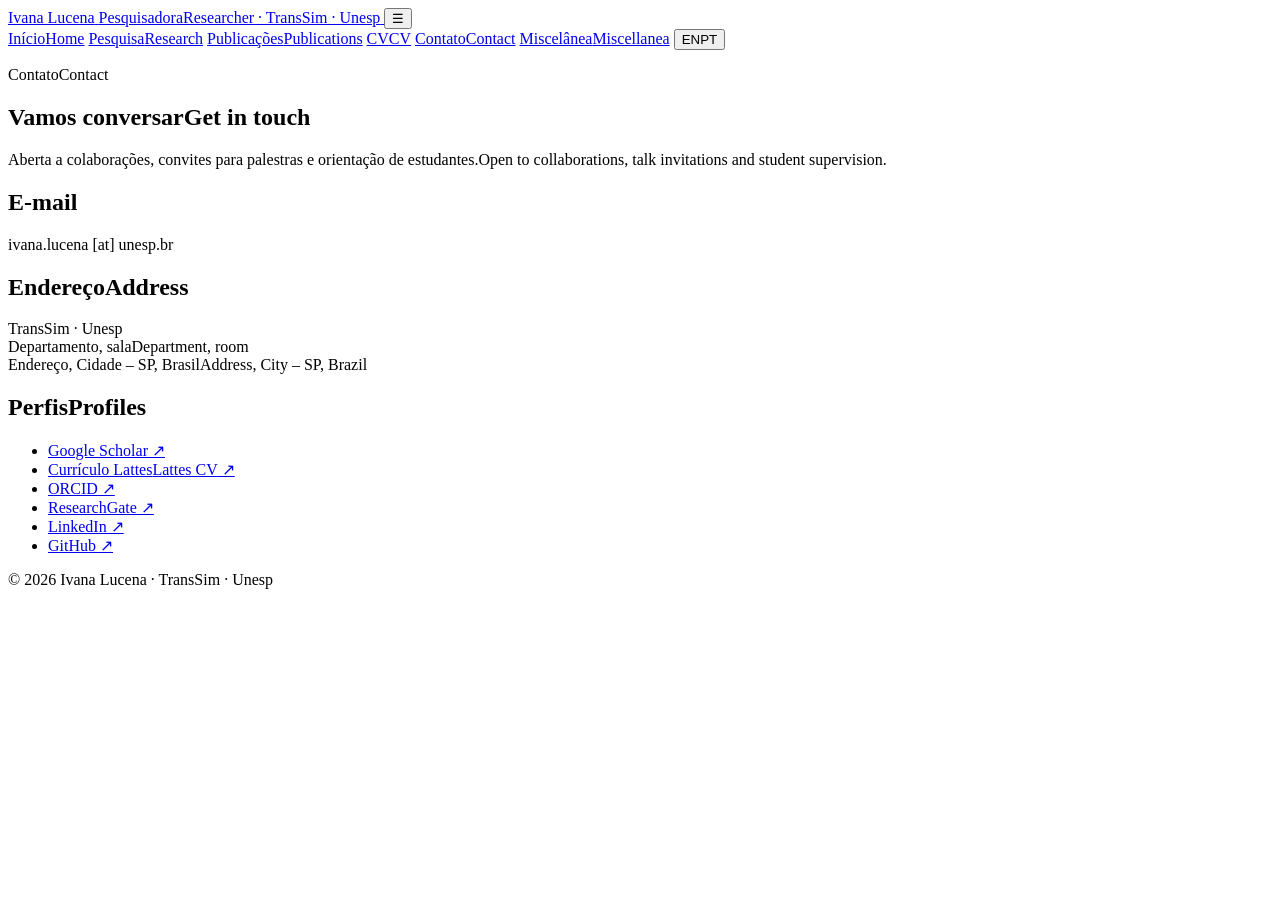
==== contato.html @ 4d0b565d "Add files via upload" ====
<!doctype html>
<html lang="pt-BR" data-lang="pt">
<head>
<meta charset="utf-8">
<meta name="viewport" content="width=device-width, initial-scale=1">
<title>Contato · Ivana Lucena</title>
<meta name="description" content="Ivana Lucena — pesquisadora, TransSim · Unesp. Produção acadêmica, publicações e CV.">
<link rel="preconnect" href="https://fonts.googleapis.com">
<link rel="preconnect" href="https://fonts.gstatic.com" crossorigin>
<link href="https://fonts.googleapis.com/css2?family=Fraunces:opsz,wght@9..144,400;9..144,600&family=Inter:wght@400;500;600&display=swap" rel="stylesheet">
<link rel="stylesheet" href="assets/style.css">
<script>try{var l=localStorage.getItem("lang");if(l)document.documentElement.setAttribute("data-lang",l)}catch(e){}</script>
</head>
<body>
<header class="site-header">
  <div class="wrap header-inner">
    <a class="brand" href="index.html">
      <span class="brand-name">Ivana Lucena</span>
      <span class="brand-sub"><span lang="pt">Pesquisadora</span><span lang="en">Researcher</span> · TransSim · Unesp</span>
    </a>
    <button class="menu-btn" aria-label="Menu" aria-expanded="false">☰</button>
    <nav class="nav">
      <a href="index.html"><span lang="pt">Início</span><span lang="en">Home</span></a>
<a href="pesquisa.html"><span lang="pt">Pesquisa</span><span lang="en">Research</span></a>
<a href="publicacoes.html"><span lang="pt">Publicações</span><span lang="en">Publications</span></a>
<a href="cv.html"><span lang="pt">CV</span><span lang="en">CV</span></a>
<a href="contato.html" class="active" aria-current="page"><span lang="pt">Contato</span><span lang="en">Contact</span></a>
<a href="miscelanea.html"><span lang="pt">Miscelânea</span><span lang="en">Miscellanea</span></a>
      <button class="lang-btn" type="button" aria-label="Mudar idioma / Switch language"><span lang="pt">EN</span><span lang="en">PT</span></button>
    </nav>
  </div>
</header>
<main class="wrap">

<section class="page-head">
  <p class="eyebrow"><span lang="pt">Contato</span><span lang="en">Contact</span></p>
  <h1><span lang="pt">Vamos conversar</span><span lang="en">Get in touch</span></h1>
  <p class="lead"><span lang="pt">Aberta a colaborações, convites para palestras e orientação de estudantes.</span><span lang="en">Open to collaborations, talk invitations and student supervision.</span></p>
</section>
<section class="grid-2">
  <div class="card">
    <h2>E-mail</h2>
    <p><span class="email" data-u="ivana.lucena" data-d="unesp.br">ivana.lucena [at] unesp.br</span></p>
    <h2><span lang="pt">Endereço</span><span lang="en">Address</span></h2>
    <p>TransSim · Unesp<br><span lang="pt">Departamento, sala</span><span lang="en">Department, room</span><br><span lang="pt">Endereço, Cidade – SP, Brasil</span><span lang="en">Address, City – SP, Brazil</span></p>
  </div>
  <div class="card">
    <h2><span lang="pt">Perfis</span><span lang="en">Profiles</span></h2>
    <ul class="link-list">
      <li><a href="#" target="_blank" rel="noopener">Google Scholar ↗</a></li>
      <li><a href="#" target="_blank" rel="noopener"><span lang="pt">Currículo Lattes</span><span lang="en">Lattes CV</span> ↗</a></li>
      <li><a href="#" target="_blank" rel="noopener">ORCID ↗</a></li>
      <li><a href="#" target="_blank" rel="noopener">ResearchGate ↗</a></li>
      <li><a href="#" target="_blank" rel="noopener">LinkedIn ↗</a></li>
      <li><a href="#" target="_blank" rel="noopener">GitHub ↗</a></li>
    </ul>
  </div>
</section>

</main>
<footer class="site-footer">
  <div class="wrap">© 2026 Ivana Lucena · TransSim · Unesp</div>
</footer>
<script src="assets/main.js"></script>
</body>
</html>
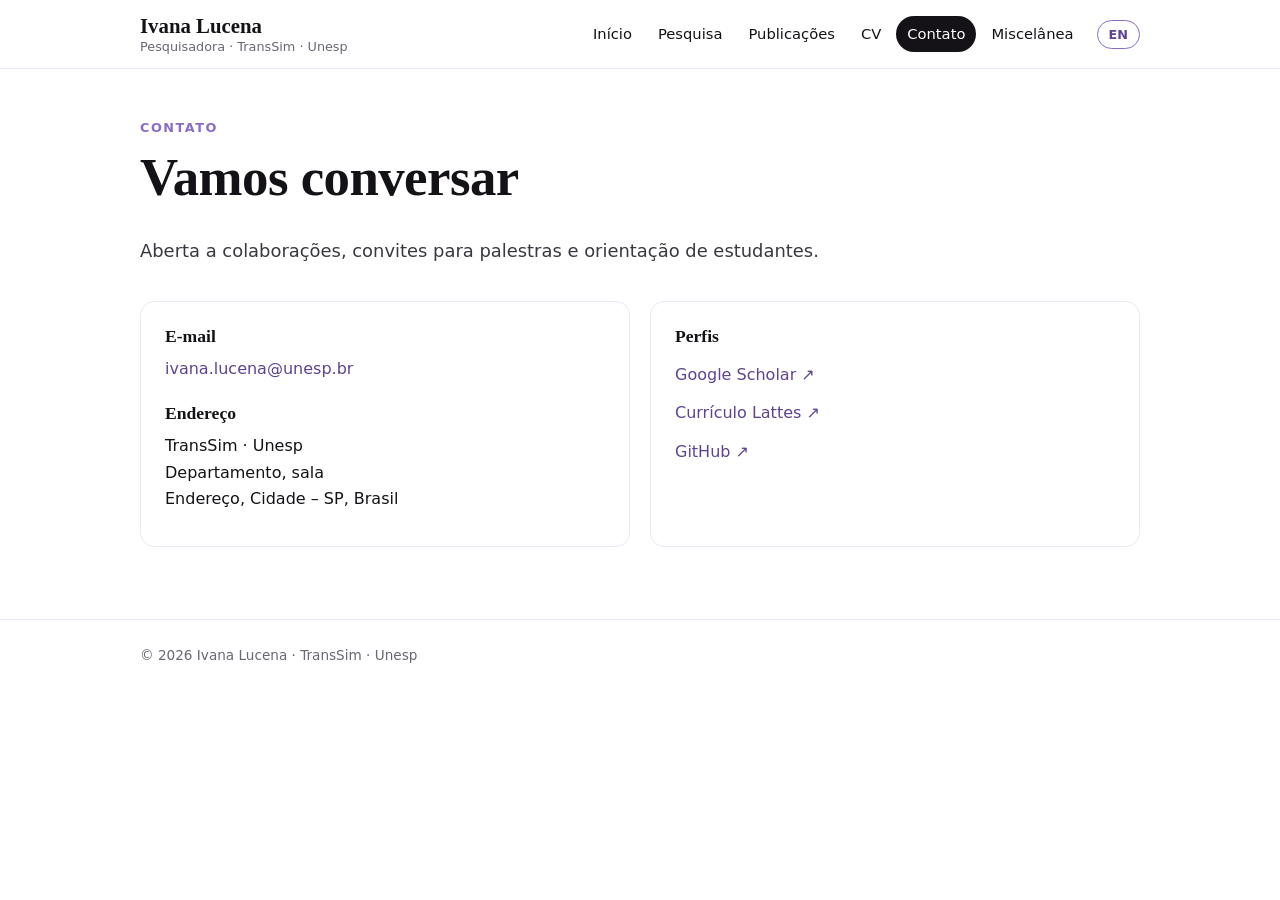
==== commit b8a0e9f8: "Add files via upload" ====
--- a/contato.html
+++ b/contato.html
@@ -47,12 +47,9 @@
   <div class="card">
     <h2><span lang="pt">Perfis</span><span lang="en">Profiles</span></h2>
     <ul class="link-list">
-      <li><a href="#" target="_blank" rel="noopener">Google Scholar ↗</a></li>
-      <li><a href="#" target="_blank" rel="noopener"><span lang="pt">Currículo Lattes</span><span lang="en">Lattes CV</span> ↗</a></li>
-      <li><a href="#" target="_blank" rel="noopener">ORCID ↗</a></li>
-      <li><a href="#" target="_blank" rel="noopener">ResearchGate ↗</a></li>
-      <li><a href="#" target="_blank" rel="noopener">LinkedIn ↗</a></li>
-      <li><a href="#" target="_blank" rel="noopener">GitHub ↗</a></li>
+      <li><a href="https://scholar.google.com/citations?user=nSL4cs4AAAAJ&hl=pt-BR" target="_blank" rel="noopener">Google Scholar ↗</a></li>
+      <li><a href="http://lattes.cnpq.br/9666677159468628" target="_blank" rel="noopener"><span lang="pt">Currículo Lattes</span><span lang="en">Lattes CV</span> ↗</a></li>
+      <li><a href="https://github.com/iraclucena" target="_blank" rel="noopener">GitHub ↗</a></li>
     </ul>
   </div>
 </section>
--- a/assets/style.css
+++ b/assets/style.css
@@ -0,0 +1,136 @@
+/* ===== Cores — troque aqui para mudar o site inteiro ===== */
+:root{
+  --bg:#ffffff;
+  --ink:#141216;        /* preto */
+  --muted:#6b6672;
+  --line:#ebe6f2;
+  --accent:#8b6cc4;     /* roxo delicado */
+  --accent-dark:#5e4391;
+  --accent-soft:#f5f0fc;
+  --radius:14px;
+  --serif:"Fraunces",Georgia,serif;
+  --sans:"Inter",system-ui,-apple-system,"Segoe UI",sans-serif;
+}
+*{box-sizing:border-box}
+html{scroll-behavior:smooth}
+body{margin:0;background:var(--bg);color:var(--ink);font:16px/1.65 var(--sans);-webkit-font-smoothing:antialiased}
+a{color:var(--accent-dark);text-decoration:none}
+a:hover{text-decoration:underline}
+.wrap{max-width:1040px;margin:0 auto;padding:0 20px}
+main.wrap{padding-top:48px;padding-bottom:72px}
+
+/* idiomas */
+html[data-lang="pt"] [lang="en"], html[data-lang="en"] [lang="pt"]{display:none}
+
+/* header */
+.site-header{position:sticky;top:0;z-index:10;background:rgba(255,255,255,.92);backdrop-filter:blur(8px);border-bottom:1px solid var(--line)}
+.header-inner{display:flex;align-items:center;justify-content:space-between;gap:16px;min-height:68px}
+.brand{display:flex;flex-direction:column;color:var(--ink);line-height:1.2}
+.brand:hover{text-decoration:none}
+.brand-name{font-family:var(--serif);font-size:1.3rem;font-weight:600}
+.brand-sub{font-size:.8rem;color:var(--muted)}
+.nav{display:flex;align-items:center;gap:4px;flex-wrap:wrap}
+.nav a{color:var(--ink);padding:6px 11px;border-radius:999px;font-size:.92rem;font-weight:500}
+.nav a:hover{background:var(--accent-soft);text-decoration:none}
+.nav a.active{background:var(--ink);color:#fff}
+.lang-btn{margin-left:8px;border:1px solid var(--accent);background:#fff;color:var(--accent-dark);font:600 .8rem var(--sans);padding:6px 11px;border-radius:999px;cursor:pointer}
+.lang-btn:hover{background:var(--accent);color:#fff}
+.menu-btn{display:none;border:0;background:none;font-size:1.5rem;cursor:pointer;color:var(--ink)}
+
+/* tipografia */
+h1,h2,h3{font-family:var(--serif);font-weight:600;line-height:1.2;margin:0 0 .5em}
+h1{font-size:clamp(2.2rem,5vw,3.3rem);letter-spacing:-.01em}
+h2{font-size:1.3rem}
+h3{font-size:1.35rem}
+h4{font:600 .78rem var(--sans);text-transform:uppercase;letter-spacing:.08em;color:var(--muted);margin:1.2em 0 .4em}
+p{margin:0 0 .6em}
+.eyebrow{font-size:.8rem;font-weight:600;letter-spacing:.12em;text-transform:uppercase;color:var(--accent);margin-bottom:.6em}
+.lead{font-size:1.12rem;color:#3b3740;max-width:62ch}
+.muted{color:var(--muted)}
+.strong{font-weight:600}
+.meta{color:var(--muted);font-size:.95rem}
+.section-title{border-bottom:1px solid var(--line);padding-bottom:.4em;margin:48px 0 20px}
+
+/* hero */
+.hero{display:grid;grid-template-columns:1.6fr 1fr;gap:48px;align-items:center;margin-bottom:56px}
+.hero h1::after{content:"";display:block;width:56px;height:3px;background:var(--accent);border-radius:3px;margin-top:16px}
+.hero-photo{display:flex;justify-content:center}
+.hero-photo img,.photo-placeholder{width:min(280px,100%);aspect-ratio:1;border-radius:50%;object-fit:cover;box-shadow:0 0 0 8px var(--accent-soft),0 0 0 9px var(--line)}
+.photo-placeholder{display:grid;place-items:center;background:linear-gradient(135deg,var(--accent-soft),#e6dcf6);font:600 3.4rem var(--serif);color:var(--accent-dark)}
+
+/* botões */
+.actions{display:flex;flex-wrap:wrap;gap:10px;margin-top:20px}
+.btn{display:inline-block;padding:10px 18px;border:1px solid var(--ink);border-radius:999px;color:var(--ink);font-weight:500;font-size:.93rem;transition:.15s}
+.btn:hover{background:var(--ink);color:#fff;text-decoration:none}
+.btn.primary{background:var(--accent);border-color:var(--accent);color:#fff}
+.btn.primary:hover{background:var(--accent-dark);border-color:var(--accent-dark)}
+
+/* cards */
+.grid-2{display:grid;grid-template-columns:repeat(2,1fr);gap:20px}
+.card{border:1px solid var(--line);border-radius:var(--radius);padding:24px;background:#fff}
+.card h2{font-size:1.1rem}
+.card h2:not(:first-child){margin-top:1.2em}
+.tags{list-style:none;padding:0;margin:10px 0 0;display:flex;flex-wrap:wrap;gap:8px}
+.tags li{background:var(--accent-soft);color:var(--accent-dark);padding:4px 12px;border-radius:999px;font-size:.85rem;font-weight:500}
+
+/* novidades */
+.news{list-style:none;padding:0;margin:0}
+.news li{padding:10px 0;border-bottom:1px dashed var(--line);display:flex;gap:14px}
+.news li:last-child{border-bottom:0}
+.news time{flex:0 0 64px;color:var(--accent);font-weight:600;font-size:.88rem;padding-top:1px}
+
+/* páginas internas */
+.page-head{margin-bottom:36px}
+.pillar{display:grid;grid-template-columns:72px 1fr;gap:16px;padding:28px 0;border-top:1px solid var(--line)}
+.pillar-num{font:600 2.2rem var(--serif);color:var(--accent)}
+.bullets{margin:0;padding-left:1.2em}
+.bullets li::marker{color:var(--accent)}
+.bullets.small{font-size:.93rem}
+
+/* publicações */
+.metrics{display:flex;gap:16px;flex-wrap:wrap;margin:20px 0 4px}
+.metric{border:1px solid var(--line);border-radius:var(--radius);padding:14px 22px;min-width:120px}
+.metric .num{display:block;font:600 1.8rem var(--serif);color:var(--accent-dark)}
+.metric .lbl{font-size:.82rem;color:var(--muted)}
+.pub-tools{display:flex;flex-wrap:wrap;gap:12px;align-items:center;margin-bottom:8px}
+#pub-search{flex:1 1 220px;padding:10px 14px;border:1px solid var(--line);border-radius:999px;font:inherit}
+#pub-search:focus{outline:2px solid var(--accent);border-color:transparent}
+.filters{display:flex;flex-wrap:wrap;gap:6px}
+.chip{border:1px solid var(--line);background:#fff;border-radius:999px;padding:6px 13px;font:500 .85rem var(--sans);cursor:pointer;color:var(--ink)}
+.chip.on{background:var(--ink);color:#fff;border-color:var(--ink)}
+.year{font-size:1.6rem;color:var(--accent);margin:40px 0 8px}
+.pub{padding:16px 0 16px 18px;border-left:2px solid var(--line);margin-bottom:6px;transition:.15s}
+.pub:hover{border-left-color:var(--accent)}
+.pub-title{font-weight:600;font-size:1.03rem}
+.pub-authors{color:#3b3740;font-size:.93rem}
+.pub-venue{font-style:italic;color:var(--muted);font-size:.93rem}
+.pub-link{font-size:.85rem;font-weight:600}
+.badge{display:inline-block;vertical-align:middle;margin-left:6px;font:600 .7rem var(--sans);text-transform:uppercase;letter-spacing:.05em;background:var(--accent-soft);color:var(--accent-dark);padding:2px 8px;border-radius:999px}
+
+/* CV */
+.timeline{list-style:none;padding:0;margin:0}
+.tl-item{display:grid;grid-template-columns:150px 1fr;gap:20px;padding:12px 0;border-bottom:1px dashed var(--line)}
+.tl-item p{margin:0}
+.tl-when{color:var(--accent);font-weight:600;font-size:.9rem}
+.link-list{list-style:none;padding:0;margin:0}
+.link-list li{padding:6px 0}
+
+/* footer */
+.site-footer{border-top:1px solid var(--line);padding:24px 0;color:var(--muted);font-size:.85rem}
+
+/* celular */
+@media (max-width:820px){
+  .menu-btn{display:block}
+  .nav{display:none;position:absolute;top:68px;left:0;right:0;background:#fff;border-bottom:1px solid var(--line);flex-direction:column;align-items:stretch;padding:10px 16px 16px}
+  .nav.open{display:flex}
+  .nav a{padding:10px 12px}
+  .lang-btn{margin:8px 0 0;align-self:flex-start}
+  .hero{grid-template-columns:1fr;gap:28px}
+  .hero-photo{order:-1;justify-content:flex-start}
+  .hero-photo img,.photo-placeholder{width:140px;font-size:2rem}
+  .grid-2{grid-template-columns:1fr}
+  .tl-item{grid-template-columns:1fr;gap:2px}
+  .pillar{grid-template-columns:1fr;gap:0}
+  main.wrap{padding-top:32px}
+  .wrap{padding:0 16px}
+}
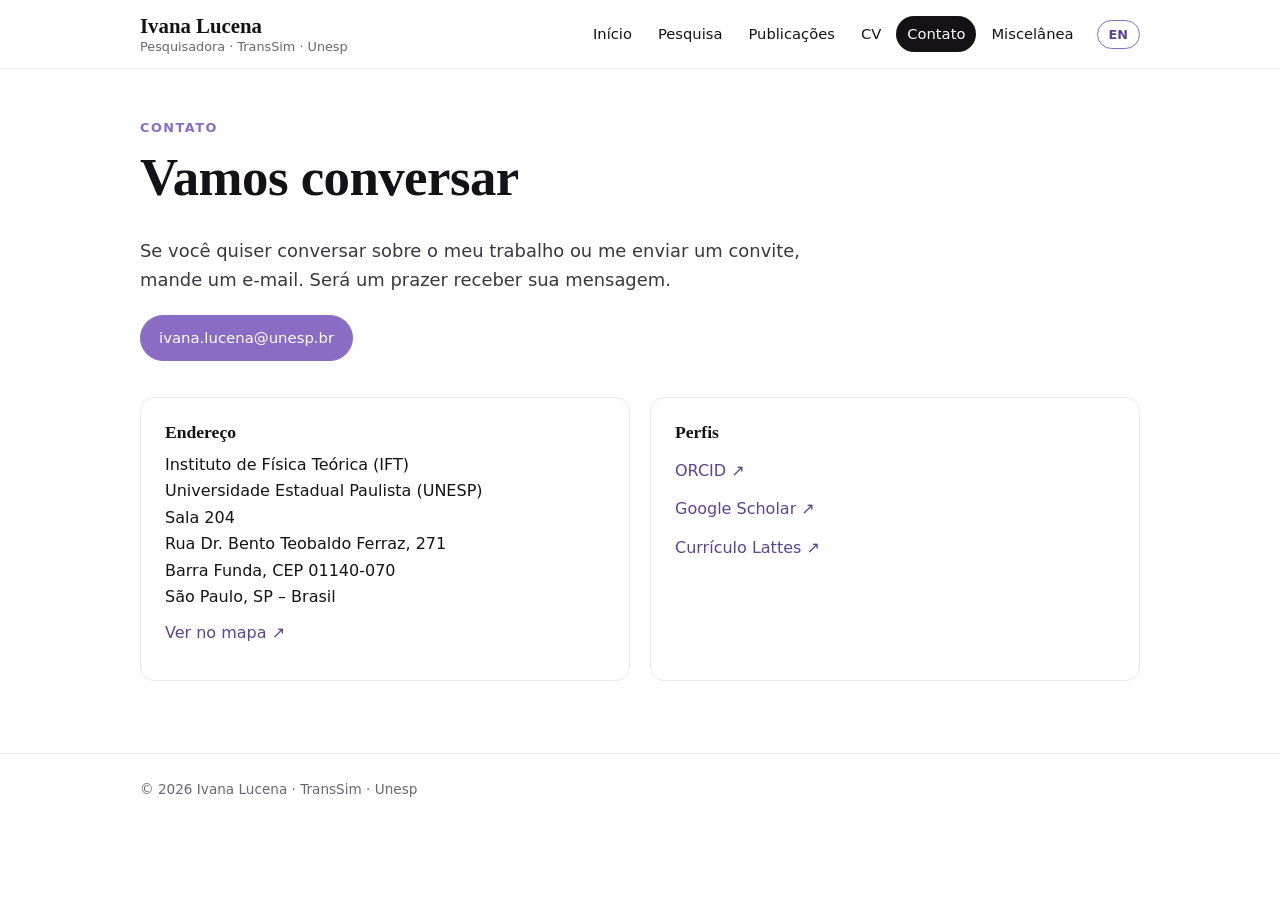
==== commit d2597a90: "Add files via upload" ====
--- a/contato.html
+++ b/contato.html
@@ -35,21 +35,26 @@
 <section class="page-head">
   <p class="eyebrow"><span lang="pt">Contato</span><span lang="en">Contact</span></p>
   <h1><span lang="pt">Vamos conversar</span><span lang="en">Get in touch</span></h1>
-  <p class="lead"><span lang="pt">Aberta a colaborações, convites para palestras e orientação de estudantes.</span><span lang="en">Open to collaborations, talk invitations and student supervision.</span></p>
+  <p class="lead"><span lang="pt">Se você quiser conversar sobre o meu trabalho ou me enviar um convite, mande um e-mail. Será um prazer receber sua mensagem.</span><span lang="en">If you would like to discuss my work or send me an invitation, please send me an email. I look forward to receiving your message.</span></p>
+  <div class="actions"><a class="btn primary" href="mailto:ivana.lucena@unesp.br">ivana.lucena@unesp.br</a></div>
 </section>
 <section class="grid-2">
   <div class="card">
-    <h2>E-mail</h2>
-    <p><span class="email" data-u="ivana.lucena" data-d="unesp.br">ivana.lucena [at] unesp.br</span></p>
     <h2><span lang="pt">Endereço</span><span lang="en">Address</span></h2>
-    <p>TransSim · Unesp<br><span lang="pt">Departamento, sala</span><span lang="en">Department, room</span><br><span lang="pt">Endereço, Cidade – SP, Brasil</span><span lang="en">Address, City – SP, Brazil</span></p>
+    <p>Instituto de Física Teórica (IFT)<br>
+    Universidade Estadual Paulista (UNESP)<br>
+    <span lang="pt">Sala</span><span lang="en">Office</span> 204<br>
+    Rua Dr. Bento Teobaldo Ferraz, 271<br>
+    Barra Funda, CEP 01140-070<br>
+    São Paulo, SP – <span lang="pt">Brasil</span><span lang="en">Brazil</span></p>
+    <p><a href="https://www.google.com/maps/search/?api=1&query=Instituto%20de%20F%C3%ADsica%20Te%C3%B3rica%20UNESP%2C%20Rua%20Dr.%20Bento%20Teobaldo%20Ferraz%20271%2C%20S%C3%A3o%20Paulo" target="_blank" rel="noopener"><span lang="pt">Ver no mapa</span><span lang="en">View on map</span> ↗</a></p>
   </div>
   <div class="card">
     <h2><span lang="pt">Perfis</span><span lang="en">Profiles</span></h2>
     <ul class="link-list">
+      <li><a href="https://orcid.org/0000-0002-3205-4228" target="_blank" rel="noopener">ORCID ↗</a></li>
       <li><a href="https://scholar.google.com/citations?user=nSL4cs4AAAAJ&hl=pt-BR" target="_blank" rel="noopener">Google Scholar ↗</a></li>
       <li><a href="http://lattes.cnpq.br/9666677159468628" target="_blank" rel="noopener"><span lang="pt">Currículo Lattes</span><span lang="en">Lattes CV</span> ↗</a></li>
-      <li><a href="https://github.com/iraclucena" target="_blank" rel="noopener">GitHub ↗</a></li>
     </ul>
   </div>
 </section>
--- a/assets/style.css
+++ b/assets/style.css
@@ -55,7 +55,7 @@
 .hero{display:grid;grid-template-columns:1.6fr 1fr;gap:48px;align-items:center;margin-bottom:56px}
 .hero h1::after{content:"";display:block;width:56px;height:3px;background:var(--accent);border-radius:3px;margin-top:16px}
 .hero-photo{display:flex;justify-content:center}
-.hero-photo img,.photo-placeholder{width:min(280px,100%);aspect-ratio:1;border-radius:50%;object-fit:cover;box-shadow:0 0 0 8px var(--accent-soft),0 0 0 9px var(--line)}
+.hero-photo img,.photo-placeholder{width:min(280px,100%);height:auto;aspect-ratio:1;border-radius:50%;object-fit:cover;box-shadow:0 0 0 8px var(--accent-soft),0 0 0 9px var(--line)}
 .photo-placeholder{display:grid;place-items:center;background:linear-gradient(135deg,var(--accent-soft),#e6dcf6);font:600 3.4rem var(--serif);color:var(--accent-dark)}
 
 /* botões */
